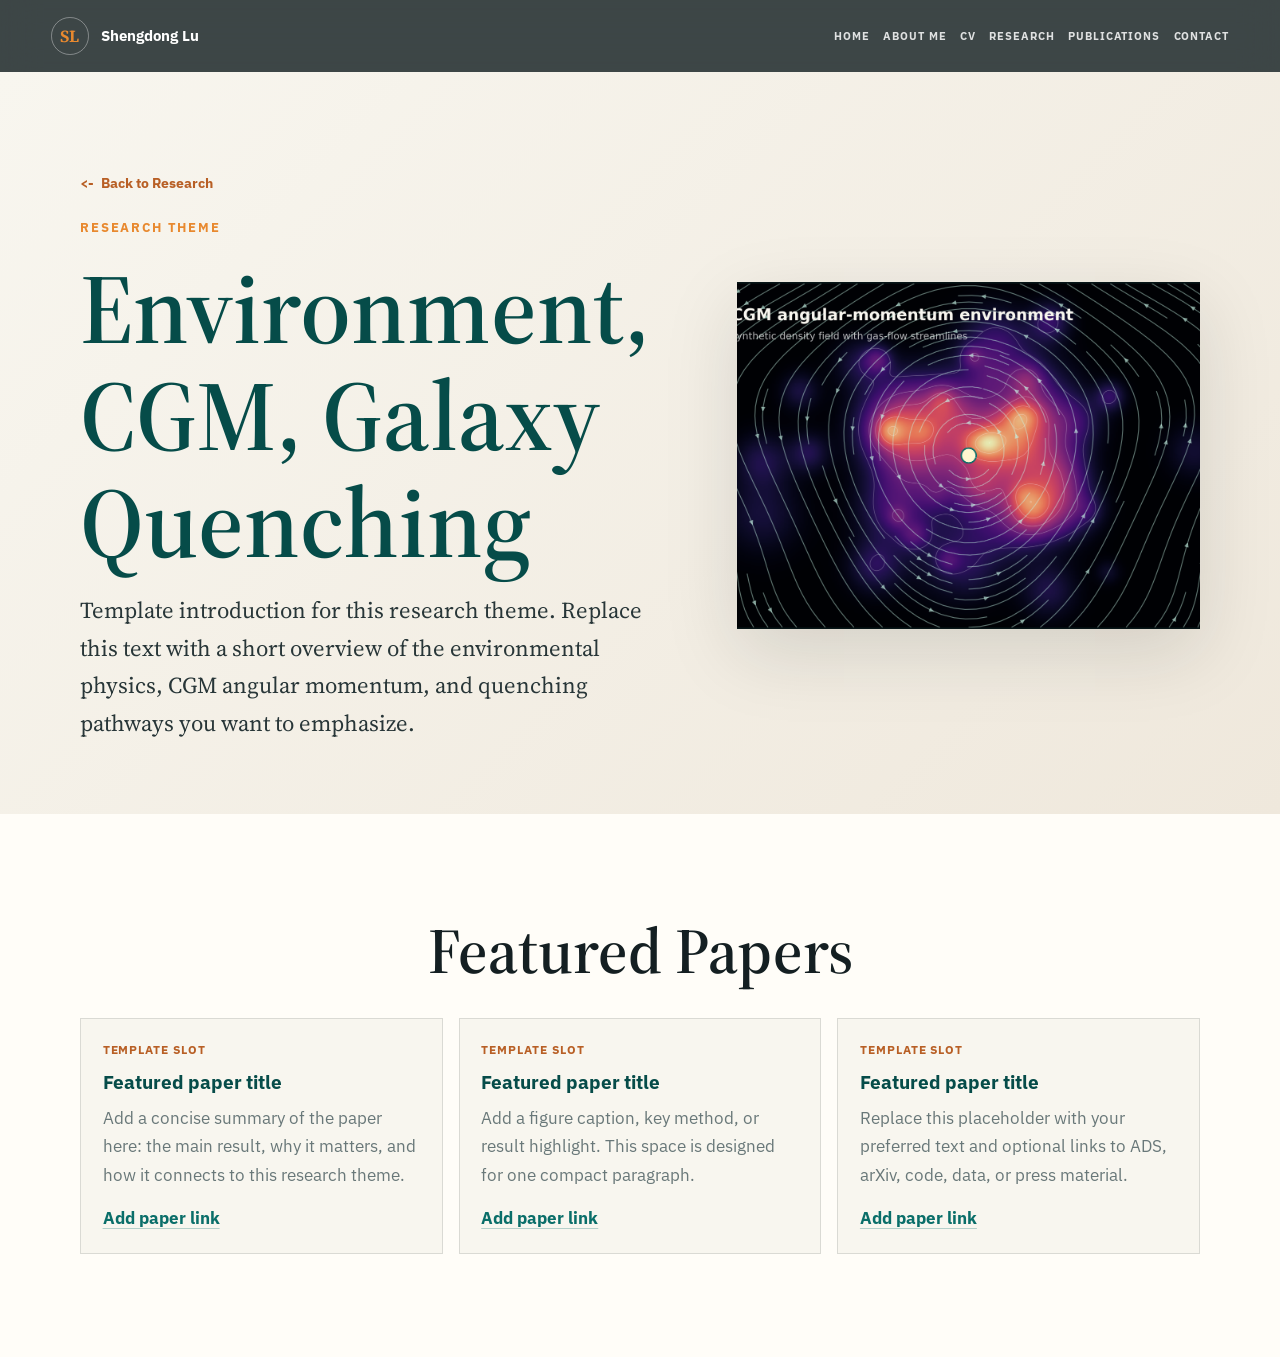
==== research/environment-cgm-galaxy-quenching.html @ 3e8ddd08 "Add research detail pages and limit publications" ====
<!doctype html>
<html lang="en">
  <head>
    <meta charset="utf-8">
    <meta name="viewport" content="width=device-width, initial-scale=1">
    <meta
      name="description"
      content="Featured papers and project notes on environment, CGM, and galaxy quenching by Shengdong Lu."
    >
    <title>Environment, CGM, Galaxy Quenching - Shengdong Lu</title>
    <link rel="preconnect" href="https://fonts.googleapis.com">
    <link rel="preconnect" href="https://fonts.gstatic.com" crossorigin>
    <link
      href="https://fonts.googleapis.com/css2?family=IBM+Plex+Sans:wght@400;500;600;700&family=Source+Serif+4:opsz,wght@8..60,400;8..60,520;8..60,650&display=swap"
      rel="stylesheet"
    >
    <link rel="stylesheet" href="../styles.css">
  </head>

  <body>
    <a class="skip-link" href="#featured-papers">Skip to featured papers</a>

    <header class="navbar">
      <a class="brand" href="../index.html#home" aria-label="Shengdong Lu homepage">
        <span>SL</span>
        <strong>Shengdong Lu</strong>
      </a>
      <nav aria-label="Main navigation">
        <a href="../index.html#home">Home</a>
        <a href="../index.html#about">About Me</a>
        <a href="../index.html#cv">CV</a>
        <a href="../index.html#research">Research</a>
        <a href="../index.html#publications">Publications</a>
        <a href="../index.html#contact">Contact</a>
      </nav>
    </header>

    <main class="research-detail">
      <section class="detail-hero">
        <div class="container detail-hero-grid">
          <div>
            <a class="back-link" href="../index.html#research">Back to Research</a>
            <p class="kicker">Research theme</p>
            <h1>Environment, CGM, Galaxy Quenching</h1>
            <p class="detail-lede">
              Template introduction for this research theme. Replace this text with a
              short overview of the environmental physics, CGM angular momentum, and
              quenching pathways you want to emphasize.
            </p>
          </div>
          <figure class="detail-figure">
            <img
              src="../assets/research/cgm-angular-momentum.png"
              alt="Synthetic circumgalactic density map with angular-momentum streamlines"
            >
          </figure>
        </div>
      </section>

      <section class="section detail-section" id="featured-papers">
        <div class="container">
          <h2>Featured Papers</h2>
          <div class="featured-paper-grid">
            <article class="featured-paper">
              <span class="paper-tag">Template slot</span>
              <h3>Featured paper title</h3>
              <p>
                Add a concise summary of the paper here: the main result, why it
                matters, and how it connects to this research theme.
              </p>
              <a href="#" aria-label="Add paper link">Add paper link</a>
            </article>
            <article class="featured-paper">
              <span class="paper-tag">Template slot</span>
              <h3>Featured paper title</h3>
              <p>
                Add a figure caption, key method, or result highlight. This space is
                designed for one compact paragraph.
              </p>
              <a href="#" aria-label="Add paper link">Add paper link</a>
            </article>
            <article class="featured-paper">
              <span class="paper-tag">Template slot</span>
              <h3>Featured paper title</h3>
              <p>
                Replace this placeholder with your preferred text and optional links
                to ADS, arXiv, code, data, or press material.
              </p>
              <a href="#" aria-label="Add paper link">Add paper link</a>
            </article>
          </div>
        </div>
      </section>
    </main>
  </body>
</html>
---- styles.css ----
:root {
  --ink: #141f22;
  --text: #283638;
  --muted: #697879;
  --paper: #f8f6ef;
  --panel: #fffdf8;
  --cream: #efe8dc;
  --orange: #e8892f;
  --orange-dark: #b85f25;
  --teal: #0a6e69;
  --teal-dark: #064c49;
  --line: rgba(20, 31, 34, 0.13);
  --shadow: 0 24px 70px rgba(20, 31, 34, 0.13);
  --serif: "Source Serif 4", Georgia, serif;
  --sans: "IBM Plex Sans", "Avenir Next", "Segoe UI", sans-serif;
}

* {
  box-sizing: border-box;
}

html {
  scroll-behavior: smooth;
}

body {
  margin: 0;
  color: var(--text);
  background: var(--paper);
  font-family: var(--sans);
  font-size: 17px;
  line-height: 1.65;
}

a {
  color: var(--teal);
  text-decoration-color: rgba(10, 110, 105, 0.28);
  text-underline-offset: 0.22em;
}

a:hover {
  color: var(--orange-dark);
  text-decoration-color: currentColor;
}

img {
  display: block;
  max-width: 100%;
}

.skip-link {
  position: absolute;
  left: 1rem;
  top: 1rem;
  z-index: 20;
  transform: translateY(-160%);
  padding: 0.6rem 0.8rem;
  background: var(--ink);
  color: #fff;
}

.skip-link:focus {
  transform: translateY(0);
}

.navbar {
  position: fixed;
  top: 0;
  left: 0;
  right: 0;
  z-index: 10;
  display: flex;
  align-items: center;
  justify-content: space-between;
  gap: 1.3rem;
  min-height: 72px;
  padding: 0.9rem clamp(1rem, 4vw, 4rem);
  background: rgba(20, 31, 34, 0.82);
  backdrop-filter: blur(18px);
}

.brand {
  display: inline-flex;
  align-items: center;
  gap: 0.75rem;
  color: #fff;
  text-decoration: none;
}

.brand span {
  display: inline-grid;
  width: 2.35rem;
  height: 2.35rem;
  place-items: center;
  border: 1px solid rgba(255, 255, 255, 0.36);
  border-radius: 50%;
  color: var(--orange);
  font-family: var(--serif);
  font-weight: 650;
}

.brand strong {
  color: #fff;
  font-size: 0.96rem;
}

.navbar nav {
  display: flex;
  flex-wrap: wrap;
  justify-content: flex-end;
  gap: 0.2rem 0.85rem;
}

.navbar nav a {
  color: rgba(255, 255, 255, 0.84);
  font-size: 0.7rem;
  font-weight: 700;
  letter-spacing: 0.08em;
  text-decoration: none;
  text-transform: uppercase;
}

.navbar nav a:hover {
  color: #fff;
}

.hero {
  min-height: 100svh;
  display: grid;
  place-items: center;
  padding: 7rem 1rem 4rem;
  color: #fff;
  background:
    linear-gradient(rgba(10, 20, 22, 0.64), rgba(10, 20, 22, 0.74)),
    radial-gradient(circle at 74% 20%, rgba(232, 137, 47, 0.28), transparent 24rem),
    linear-gradient(120deg, #0f1c20 0%, #163b40 48%, #11191d 100%);
  overflow: hidden;
}

.hero::before {
  position: absolute;
  inset: 0;
  background:
    linear-gradient(90deg, rgba(255, 255, 255, 0.06) 1px, transparent 1px),
    linear-gradient(180deg, rgba(255, 255, 255, 0.05) 1px, transparent 1px);
  background-size: 82px 82px;
  content: "";
  mask-image: linear-gradient(to bottom, black, transparent 84%);
}

.hero-inner {
  position: relative;
  z-index: 1;
  width: min(980px, 100%);
  text-align: center;
}

.kicker {
  margin: 0 0 1rem;
  color: var(--orange);
  font-size: 0.82rem;
  font-weight: 700;
  letter-spacing: 0.14em;
  text-transform: uppercase;
}

h1,
h2,
h3,
h4 {
  margin: 0;
  color: var(--ink);
  line-height: 1.08;
}

h1,
h2 {
  font-family: var(--serif);
  font-weight: 600;
}

h1 {
  color: #fff;
  font-size: clamp(4rem, 10vw, 8rem);
}

.hero-subtitle {
  width: min(760px, 100%);
  margin: 1.2rem auto 0;
  color: rgba(255, 255, 255, 0.9);
  font-family: var(--serif);
  font-size: clamp(1.28rem, 2.4vw, 1.75rem);
  line-height: 1.45;
}

.hero-actions,
.download-row {
  display: flex;
  flex-wrap: wrap;
  justify-content: center;
  gap: 0.8rem;
  margin-top: 2rem;
}

.hero-links {
  display: flex;
  flex-wrap: wrap;
  justify-content: center;
  gap: 0.95rem;
  margin-top: 1.3rem;
  font-size: 0.86rem;
  font-weight: 700;
}

.hero-links a {
  color: rgba(255, 255, 255, 0.76);
}

.hero-links a:hover {
  color: #fff;
}

.button {
  display: inline-flex;
  align-items: center;
  justify-content: center;
  min-height: 2.8rem;
  padding: 0.68rem 1.1rem;
  border: 1px solid transparent;
  border-radius: 4px;
  font-size: 0.86rem;
  font-weight: 700;
  text-decoration: none;
  transition: transform 160ms ease, background 160ms ease, border-color 160ms ease;
}

.button:hover {
  transform: translateY(-2px);
}

.button-dark {
  background: var(--orange);
  color: #151515;
}

.button-dark:hover {
  background: #f6a24c;
  color: #151515;
}

.button-light {
  border-color: rgba(255, 255, 255, 0.55);
  color: #fff;
}

.section .button-light {
  border-color: var(--line);
  color: var(--teal-dark);
}

.button-light:hover {
  border-color: var(--orange);
  color: var(--orange-dark);
}

.section {
  position: relative;
  padding: clamp(4rem, 8vw, 6.8rem) 1rem;
}

.container {
  width: min(1120px, 100%);
  margin: 0 auto;
}

h2 {
  margin-bottom: 2rem;
  font-size: clamp(2.4rem, 5vw, 4.8rem);
  text-align: center;
}

.about-layout {
  display: grid;
  grid-template-columns: minmax(260px, 0.38fr) minmax(0, 1fr);
  gap: clamp(2rem, 6vw, 5rem);
  align-items: start;
}

.about-photo {
  position: relative;
  margin: 0;
}

.about-photo::after {
  position: absolute;
  inset: 1rem -1rem -1rem 1rem;
  z-index: -1;
  border: 1px solid rgba(10, 110, 105, 0.28);
  content: "";
}

.about-photo img {
  width: 100%;
  aspect-ratio: 4 / 5;
  object-fit: cover;
  object-position: 52% 38%;
  box-shadow: var(--shadow);
}

.about-text {
  font-family: var(--serif);
  font-size: clamp(1.08rem, 1.6vw, 1.28rem);
  line-height: 1.75;
}

.about-text p:first-child {
  margin-top: 0;
}

.cv-section,
.news-section,
.publications-section,
.team-section,
.contact-section {
  background: var(--cream);
}

.news-list {
  display: grid;
  grid-template-columns: repeat(4, minmax(0, 1fr));
  border-top: 1px solid var(--line);
  border-left: 1px solid var(--line);
}

.news-list article {
  min-height: 13rem;
  padding: 1.25rem;
  border-right: 1px solid var(--line);
  border-bottom: 1px solid var(--line);
  background: rgba(255, 253, 248, 0.68);
}

.news-list time,
.publication-list span {
  color: var(--orange-dark);
  font-size: 0.78rem;
  font-weight: 700;
  letter-spacing: 0.1em;
  text-transform: uppercase;
}

.news-list p {
  margin: 0.8rem 0 0;
}

.wave {
  position: absolute;
  top: -1px;
  left: 0;
  right: 0;
  height: 54px;
  background: var(--paper);
  clip-path: ellipse(58% 70% at 50% 0%);
}

.cv-grid {
  display: grid;
  grid-template-columns: repeat(2, minmax(0, 1fr));
  gap: 1rem;
}

.cv-block,
.person-card,
.outreach-grid article {
  border: 1px solid rgba(20, 31, 34, 0.12);
  background: rgba(255, 253, 248, 0.76);
  box-shadow: 0 12px 40px rgba(20, 31, 34, 0.05);
}

.cv-block {
  padding: 1.35rem;
}

.cv-block h3,
.outreach-grid h3,
.person-card h3 {
  margin-bottom: 1rem;
  color: var(--teal-dark);
  font-size: 1.15rem;
}

.cv-item + .cv-item {
  margin-top: 1.1rem;
  padding-top: 1.1rem;
  border-top: 1px solid var(--line);
}

.cv-item h4 {
  margin-bottom: 0.35rem;
  font-size: 1rem;
}

.cv-item p {
  margin: 0;
  color: var(--muted);
}

.cv-item time {
  display: block;
  margin-top: 0.35rem;
  color: var(--orange-dark);
  font-size: 0.85rem;
  font-weight: 700;
}

.research-grid {
  display: grid;
  gap: 1.3rem;
}

.section-intro {
  width: min(760px, 100%);
  margin: -0.9rem auto 2rem;
  color: var(--muted);
  font-family: var(--serif);
  font-size: clamp(1.08rem, 1.6vw, 1.28rem);
  line-height: 1.65;
  text-align: center;
}

.research-card {
  display: grid;
  grid-template-columns: minmax(220px, 0.34fr) minmax(0, 1fr);
  gap: clamp(1.5rem, 4vw, 3rem);
  align-items: center;
  padding: clamp(1rem, 2vw, 1.4rem);
  border: 1px solid var(--line);
  background: var(--panel);
  box-shadow: 0 12px 40px rgba(20, 31, 34, 0.05);
}

.research-card h3 {
  margin-bottom: 0.7rem;
  color: var(--teal-dark);
  font-size: clamp(1.35rem, 2.2vw, 1.8rem);
}

.research-title-link {
  display: inline-flex;
  align-items: baseline;
  gap: 0.35rem;
  color: inherit;
  text-decoration-color: rgba(10, 110, 105, 0.24);
}

.research-title-link::after {
  content: "Open";
  color: var(--orange-dark);
  font-family: var(--sans);
  font-size: 0.56em;
  font-weight: 700;
  letter-spacing: 0.08em;
  text-transform: uppercase;
}

.research-title-link:hover {
  color: var(--orange-dark);
}

.research-card p {
  margin-top: 0;
  color: var(--muted);
}

.research-detail-link {
  display: inline-flex;
  align-items: center;
  margin-top: 0.15rem;
  color: var(--orange-dark);
  font-size: 0.86rem;
  font-weight: 700;
  text-decoration: none;
}

.research-detail-link::after {
  content: " ->";
  margin-left: 0.45rem;
}

.research-detail-link:hover {
  color: var(--teal-dark);
}

.research-card a {
  font-weight: 700;
}

.paper-menu {
  margin-top: 1rem;
  border-top: 1px solid var(--line);
}

.paper-menu summary {
  width: fit-content;
  padding: 0.85rem 0 0.15rem;
  color: var(--orange-dark);
  cursor: pointer;
  font-size: 0.88rem;
  font-weight: 700;
}

.paper-menu summary:hover {
  color: var(--teal-dark);
}

.paper-menu ul {
  display: grid;
  gap: 0.78rem;
  margin: 0.75rem 0 0;
  padding: 0;
  list-style: none;
}

.paper-menu li {
  display: grid;
  gap: 0.12rem;
  padding-left: 0.8rem;
  border-left: 2px solid rgba(232, 137, 47, 0.42);
}

.paper-menu li span {
  color: var(--muted);
  font-size: 0.86rem;
}

.research-card:nth-child(even) .research-figure {
  order: 2;
}

.research-figure {
  margin: 0;
}

.research-figure img {
  width: 100%;
  min-height: 13rem;
  aspect-ratio: 16 / 10;
  object-fit: cover;
  background: #102326;
  box-shadow: 0 10px 34px rgba(20, 31, 34, 0.12);
}

.research-detail {
  padding-top: 72px;
}

.detail-hero {
  padding: clamp(3.5rem, 8vw, 6rem) 0 clamp(2.4rem, 6vw, 4.5rem);
  background: linear-gradient(135deg, var(--paper) 0%, var(--cream) 100%);
}

.detail-hero-grid {
  display: grid;
  grid-template-columns: minmax(0, 1fr) minmax(280px, 0.78fr);
  gap: clamp(2rem, 5vw, 4rem);
  align-items: center;
}

.back-link {
  display: inline-flex;
  margin-bottom: 1.4rem;
  color: var(--orange-dark);
  font-size: 0.86rem;
  font-weight: 700;
  text-decoration: none;
}

.back-link::before {
  content: "<-";
  margin-right: 0.45rem;
}

.detail-hero h1 {
  max-width: 880px;
  margin: 0 0 1rem;
  color: var(--teal-dark);
  font-size: clamp(3rem, 8vw, 6.2rem);
}

.detail-lede {
  max-width: 700px;
  margin: 0;
  color: var(--text);
  font-family: var(--serif);
  font-size: clamp(1.12rem, 1.8vw, 1.42rem);
  line-height: 1.65;
}

.detail-figure {
  margin: 0;
}

.detail-figure img {
  width: 100%;
  aspect-ratio: 4 / 3;
  object-fit: cover;
  background: #102326;
  box-shadow: var(--shadow);
}

.detail-section {
  background: var(--panel);
}

.featured-paper-grid {
  display: grid;
  grid-template-columns: repeat(3, minmax(0, 1fr));
  gap: 1rem;
}

.featured-paper {
  display: grid;
  align-content: start;
  gap: 0.75rem;
  padding: clamp(1rem, 2vw, 1.35rem);
  border: 1px solid var(--line);
  background: var(--paper);
}

.paper-tag {
  color: var(--orange-dark);
  font-size: 0.74rem;
  font-weight: 700;
  letter-spacing: 0.08em;
  text-transform: uppercase;
}

.featured-paper h3 {
  margin: 0;
  color: var(--teal-dark);
  font-size: 1.2rem;
}

.featured-paper p {
  margin: 0;
  color: var(--muted);
}

.featured-paper a {
  margin-top: 0.2rem;
  font-weight: 700;
}

.publication-list {
  display: grid;
  gap: 0;
  border-top: 1px solid var(--line);
}

.publication-columns {
  display: grid;
  grid-template-columns: repeat(2, minmax(0, 1fr));
  gap: clamp(1.4rem, 4vw, 3rem);
}

.publication-columns > section > h3 {
  margin-bottom: 0.9rem;
  color: var(--teal-dark);
  font-size: 1.2rem;
}

.publication-list article {
  display: grid;
  grid-template-columns: 5.5rem minmax(0, 1fr);
  gap: 1rem;
  padding: 1.2rem 0;
  border-bottom: 1px solid var(--line);
}

.publication-list h4 {
  margin-bottom: 0.45rem;
  color: var(--ink);
  font-family: var(--serif);
  font-size: clamp(1.1rem, 1.7vw, 1.34rem);
  font-weight: 520;
  line-height: 1.3;
}

.publication-list h4 a {
  color: var(--ink);
}

.publication-list h4 a:hover {
  color: var(--orange-dark);
}

.publication-list p {
  margin: 0 0 0.25rem;
  color: var(--muted);
}

.publication-list .publication-status {
  padding: 1.2rem 0;
  border-bottom: 1px solid var(--line);
}

.publication-list a {
  font-weight: 700;
}

.team-grid {
  display: grid;
  grid-template-columns: repeat(2, minmax(0, 1fr));
  gap: 1rem;
}

.outreach-grid {
  display: grid;
  grid-template-columns: repeat(3, minmax(0, 1fr));
  gap: 1rem;
}

.feature-person {
  grid-column: span 3;
  display: grid;
  grid-template-columns: 7rem minmax(0, 1fr);
  gap: 1.1rem;
  align-items: center;
}

.person-card,
.outreach-grid article {
  padding: 1.25rem;
}

.person-card img {
  width: 7rem;
  height: 7rem;
  border-radius: 50%;
  object-fit: cover;
  object-position: 52% 28%;
}

.person-card span {
  color: var(--muted);
  font-weight: 500;
}

.person-card p,
.outreach-grid p {
  margin-bottom: 0;
  color: var(--muted);
}

.clean-list {
  display: grid;
  gap: 0.72rem;
  margin: 0;
  padding-left: 1.1rem;
  color: var(--muted);
}

.clean-list strong {
  color: var(--ink);
}

.contact-grid {
  display: grid;
  grid-template-columns: minmax(220px, 0.42fr) minmax(0, 1fr);
  gap: clamp(2rem, 5vw, 5rem);
}

.contact-grid h2 {
  text-align: left;
}

.contact-lede {
  margin-top: -1rem;
  color: var(--muted);
  font-family: var(--serif);
  font-size: 1.3rem;
}

address {
  color: var(--text);
  font-style: normal;
  line-height: 1.9;
}

.site-footer {
  display: flex;
  flex-wrap: wrap;
  justify-content: space-between;
  gap: 1rem;
  padding: 1.3rem clamp(1rem, 4vw, 4rem);
  background: var(--ink);
  color: rgba(255, 255, 255, 0.72);
  font-size: 0.84rem;
}

.site-footer p {
  margin: 0;
}

.site-footer a {
  color: #fff;
}

@media (max-width: 900px) {
  .navbar {
    position: static;
    align-items: flex-start;
    flex-direction: column;
    background: var(--ink);
  }

  .navbar nav {
    justify-content: flex-start;
  }

  .hero {
    min-height: auto;
    padding-top: 5rem;
  }

  .research-detail {
    padding-top: 0;
  }

  .about-layout,
  .research-card,
  .detail-hero-grid,
  .contact-grid {
    grid-template-columns: 1fr;
  }

  .about-photo {
    max-width: 360px;
  }

  .cv-grid,
  .news-list,
  .team-grid,
  .featured-paper-grid,
  .publication-columns,
  .outreach-grid {
    grid-template-columns: repeat(2, minmax(0, 1fr));
  }

  .feature-person {
    grid-column: auto;
  }

  .research-card:nth-child(even) .research-figure {
    order: 0;
  }
}

@media (max-width: 560px) {
  body {
    font-size: 16px;
  }

  .navbar nav {
    gap: 0.4rem 0.75rem;
  }

  .navbar nav a {
    font-size: 0.68rem;
  }

  h1 {
    font-size: clamp(3.25rem, 17vw, 4.6rem);
  }

  h2 {
    text-align: left;
  }

  .hero-inner {
    text-align: left;
  }

  .hero-actions,
  .download-row {
    align-items: stretch;
    flex-direction: column;
  }

  .button {
    width: 100%;
  }

  .feature-person {
    grid-template-columns: 1fr;
  }

  .news-list,
  .cv-grid,
  .team-grid,
  .featured-paper-grid,
  .publication-columns,
  .outreach-grid {
    grid-template-columns: 1fr;
  }

  .section-intro {
    margin-right: 0;
    margin-left: 0;
    text-align: left;
  }

  .publication-list article {
    grid-template-columns: 1fr;
    gap: 0.45rem;
  }
}
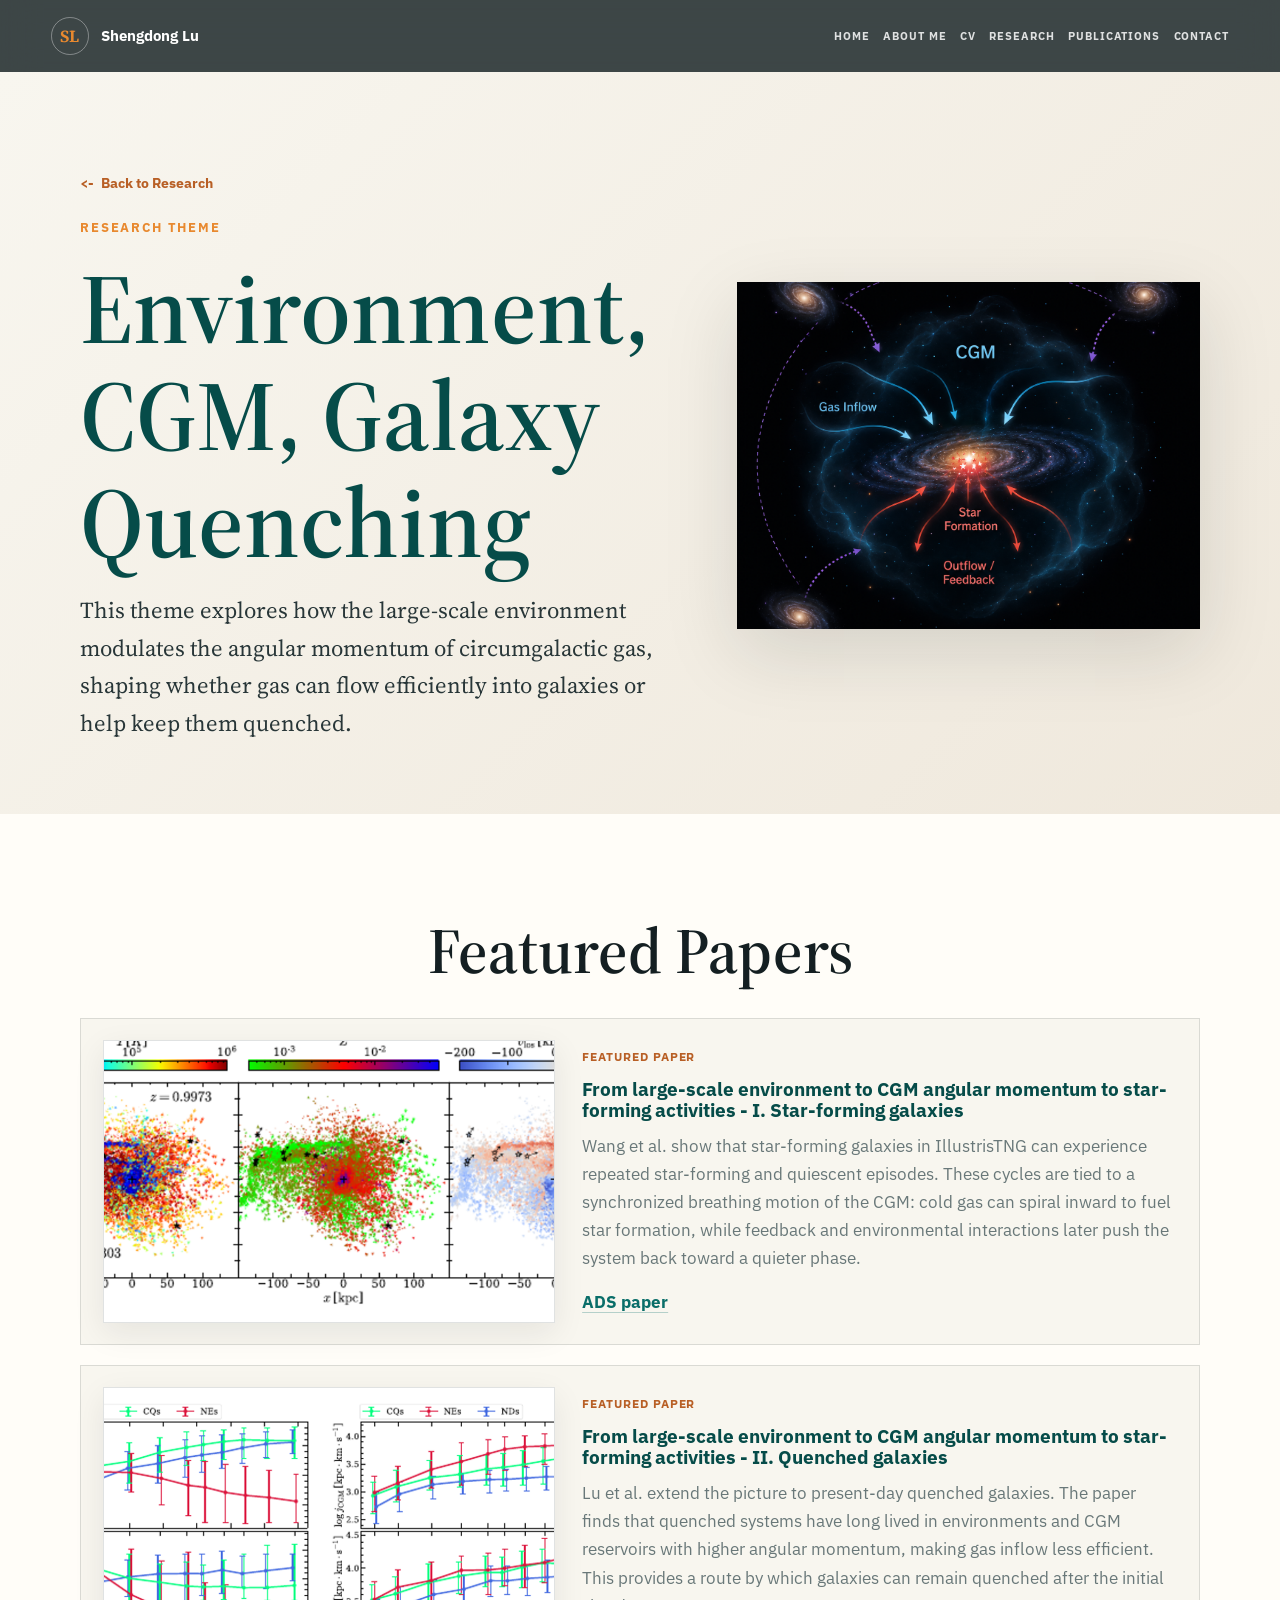
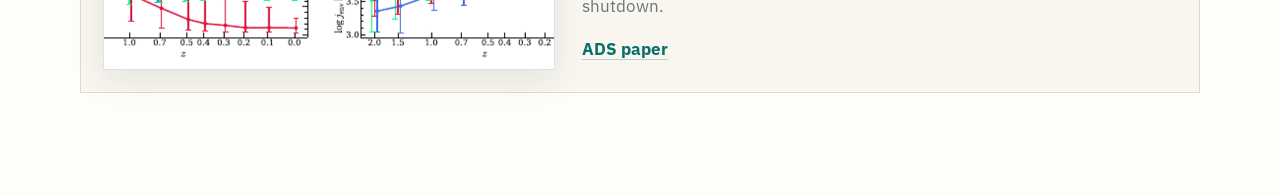
==== commit 488bf9e7: "Update research detail pages" ====
--- a/research/environment-cgm-galaxy-quenching.html
+++ b/research/environment-cgm-galaxy-quenching.html
@@ -43,14 +43,14 @@
             <p class="kicker">Research theme</p>
             <h1>Environment, CGM, Galaxy Quenching</h1>
             <p class="detail-lede">
-              Template introduction for this research theme. Replace this text with a
-              short overview of the environmental physics, CGM angular momentum, and
-              quenching pathways you want to emphasize.
+              This theme explores how the large-scale environment modulates the
+              angular momentum of circumgalactic gas, shaping whether gas can flow
+              efficiently into galaxies or help keep them quenched.
             </p>
           </div>
           <figure class="detail-figure">
             <img
-              src="../assets/research/cgm-angular-momentum.png"
+              src="../assets/research/CGM-SF.png"
               alt="Synthetic circumgalactic density map with angular-momentum streamlines"
             >
           </figure>
@@ -62,31 +62,46 @@
           <h2>Featured Papers</h2>
           <div class="featured-paper-grid">
             <article class="featured-paper">
-              <span class="paper-tag">Template slot</span>
-              <h3>Featured paper title</h3>
-              <p>
-                Add a concise summary of the paper here: the main result, why it
-                matters, and how it connects to this research theme.
-              </p>
-              <a href="#" aria-label="Add paper link">Add paper link</a>
+              <figure class="featured-paper-figure">
+                <img
+                  src="../assets/research/wangs2022-cgm-streams.png"
+                  alt="CGM gas temperature, metallicity, and velocity maps for a simulated star-forming galaxy"
+                >
+              </figure>
+              <div class="featured-paper-copy">
+                <span class="paper-tag">Featured paper</span>
+                <h3>From large-scale environment to CGM angular momentum to star-forming activities - I. Star-forming galaxies</h3>
+                <p>
+                  Wang et al. show that star-forming galaxies in IllustrisTNG can
+                  experience repeated star-forming and quiescent episodes. These
+                  cycles are tied to a synchronized breathing motion of the CGM:
+                  cold gas can spiral inward to fuel star formation, while feedback
+                  and environmental interactions later push the system back toward a
+                  quieter phase.
+                </p>
+                <a href="https://ui.adsabs.harvard.edu/abs/2022MNRAS.509.3148W/abstract">ADS paper</a>
+              </div>
             </article>
+
             <article class="featured-paper">
-              <span class="paper-tag">Template slot</span>
-              <h3>Featured paper title</h3>
-              <p>
-                Add a figure caption, key method, or result highlight. This space is
-                designed for one compact paragraph.
-              </p>
-              <a href="#" aria-label="Add paper link">Add paper link</a>
-            </article>
-            <article class="featured-paper">
-              <span class="paper-tag">Template slot</span>
-              <h3>Featured paper title</h3>
-              <p>
-                Replace this placeholder with your preferred text and optional links
-                to ADS, arXiv, code, data, or press material.
-              </p>
-              <a href="#" aria-label="Add paper link">Add paper link</a>
+              <figure class="featured-paper-figure">
+                <img
+                  src="../assets/research/lusd2022-cgm-angular-momentum.png"
+                  alt="Redshift evolution of stellar, CGM, and environmental angular momentum in simulated galaxies"
+                >
+              </figure>
+              <div class="featured-paper-copy">
+                <span class="paper-tag">Featured paper</span>
+                <h3>From large-scale environment to CGM angular momentum to star-forming activities - II. Quenched galaxies</h3>
+                <p>
+                  Lu et al. extend the picture to present-day quenched galaxies.
+                  The paper finds that quenched systems have long lived in
+                  environments and CGM reservoirs with higher angular momentum,
+                  making gas inflow less efficient. This provides a route by which
+                  galaxies can remain quenched after the initial shutdown.
+                </p>
+                <a href="https://ui.adsabs.harvard.edu/abs/2022MNRAS.509.2707L/abstract">ADS paper</a>
+              </div>
             </article>
           </div>
         </div>
--- a/styles.css
+++ b/styles.css
@@ -614,17 +614,45 @@
 
 .featured-paper-grid {
   display: grid;
-  grid-template-columns: repeat(3, minmax(0, 1fr));
-  gap: 1rem;
+  gap: 1.2rem;
 }
 
 .featured-paper {
   display: grid;
+  grid-template-columns: minmax(260px, 0.95fr) minmax(0, 1.25fr);
   align-content: start;
-  gap: 0.75rem;
+  gap: clamp(1rem, 3vw, 1.7rem);
+  align-items: center;
   padding: clamp(1rem, 2vw, 1.35rem);
   border: 1px solid var(--line);
   background: var(--paper);
+}
+
+.featured-paper-figure {
+  margin: 0;
+}
+
+.featured-paper-figure img,
+.featured-paper-figure embed {
+  width: 100%;
+  min-height: 15rem;
+  aspect-ratio: 16 / 10;
+  border: 1px solid var(--line);
+  background: #fff;
+  box-shadow: 0 10px 30px rgba(20, 31, 34, 0.08);
+}
+
+.featured-paper-figure img {
+  object-fit: cover;
+}
+
+.featured-paper-figure embed {
+  display: block;
+}
+
+.featured-paper-copy {
+  display: grid;
+  gap: 0.75rem;
 }
 
 .paper-tag {
@@ -841,7 +869,6 @@
   .cv-grid,
   .news-list,
   .team-grid,
-  .featured-paper-grid,
   .publication-columns,
   .outreach-grid {
     grid-template-columns: repeat(2, minmax(0, 1fr));
@@ -853,6 +880,10 @@
 
   .research-card:nth-child(even) .research-figure {
     order: 0;
+  }
+
+  .featured-paper {
+    grid-template-columns: 1fr;
   }
 }
 
@@ -898,7 +929,6 @@
   .news-list,
   .cv-grid,
   .team-grid,
-  .featured-paper-grid,
   .publication-columns,
   .outreach-grid {
     grid-template-columns: 1fr;
